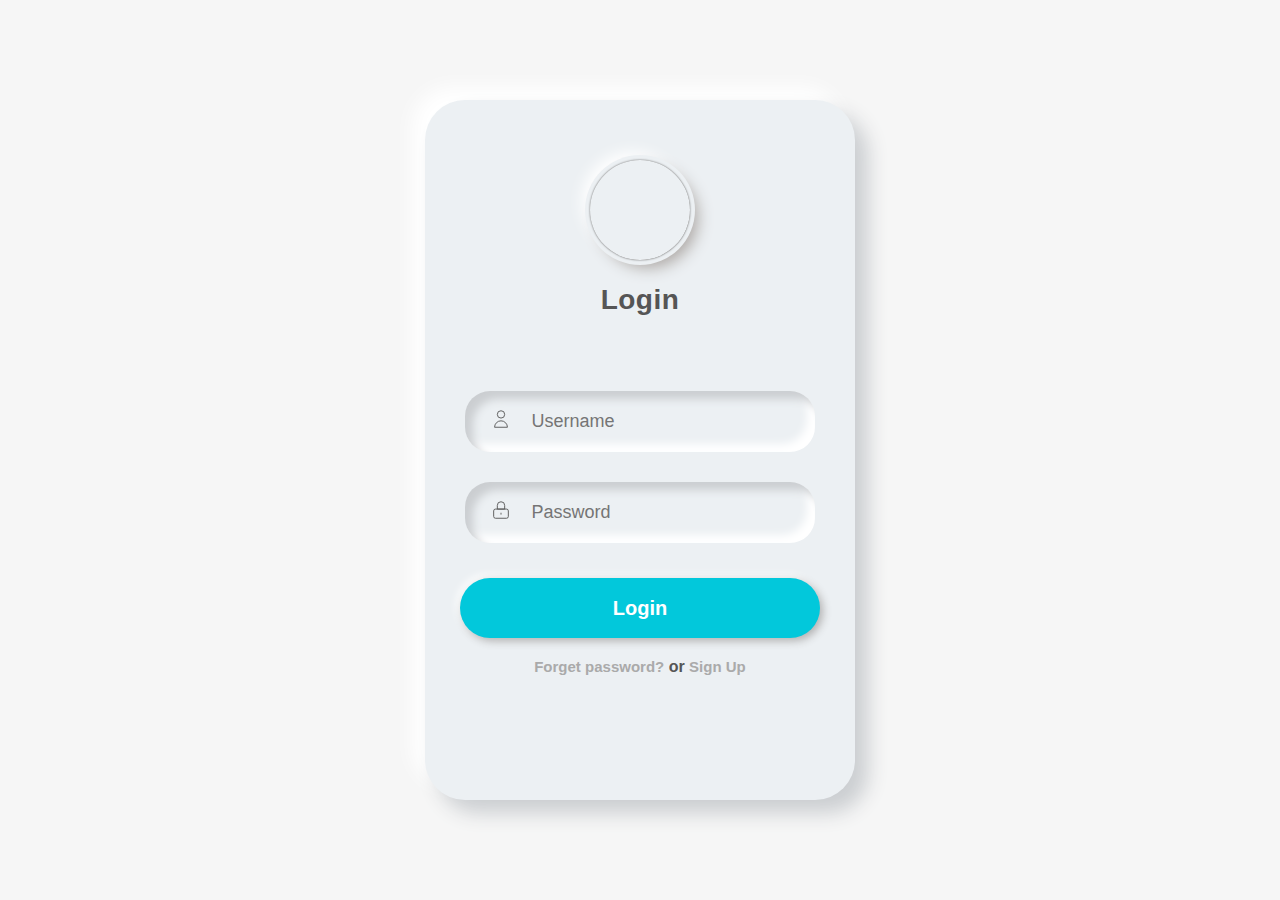
==== templates/login.html @ d279f4ea "created login page and home page for website" ====
<!DOCTYPE html>
<html lang="en">

<head>
    <meta charset="UTF-8">
    <meta name="viewport" content="width=device-width, initial-scale=1.0">
    <title>Gesture based movable bot</title>
    <link rel="stylesheet" href="login.css">
</head>

<body>
    <div class="login-div">
        <div class="logo"></div>
        <div class="title">Login</div>
        <div class="fields">
            <div class="username">
                <svg className="w-6 h-6" fill="none" stroke="currentColor" viewBox="0 0 24 24"
                    xmlns="http://www.w3.org/2000/svg">
                    <path strokeLinecap="round" strokeLinejoin="round" strokeWidth={2}
                        d="M16 7a4 4 0 11-8 0 4 4 0 018 0zM12 14a7 7 0 00-7 7h14a7 7 0 00-7-7z" />
                </svg>
                <input type="username" class="user-input" placeholder="Username">
            </div>
            <div class="password">
                <svg className="w-6 h-6" fill="none" stroke="currentColor" viewBox="0 0 24 24"
                    xmlns="http://www.w3.org/2000/svg">
                    <path strokeLinecap="round" strokeLinejoin="round" strokeWidth={2}
                        d="M12 15v2m-6 4h12a2 2 0 002-2v-6a2 2 0 00-2-2H6a2 2 0 00-2 2v6a2 2 0 002 2zm10-10V7a4 4 0 00-8 0v4h8z" />
                </svg>
                <input type="password" class="pass-input" placeholder="Password">
            </div>
        </div>
        <button class="signin-button">Login</button>
        <div class="link">
            <a href="#">Forget password?</a> or <a href="#">Sign Up</a>
        </div>
    </div>
</body>

</html>
---- templates/login.css ----
* {
    box-sizing: border-box;
}
body {
    margin: 0;
    height: 100vh;
    width: 100vw;
    font-weight: 700;
    font-family: Arial, Helvetica, sans-serif;
    display: flex;
    align-items: center;
    justify-content: center;
    color: #555;
    background-color: #f6f6f6;
}
.login-div {
    width: 430px;
    height: 700px;
    padding: 60px 35px 35px;
    border-radius: 40px;
    background-color: #ecf0f3;
    box-shadow: 13px 13px 20px #cbced1, -13px -13px 20px #fff;
}
.logo {
    background: url('../img/1200px-Purple_(01).png');
    width: 100px;
    height: 100px;
    border-radius: 50%;
    margin: 0 auto;
    box-shadow: 0px 0px 2px #5f5f5f, 0px 0px 0px 5px #ecf0f3, 8px 8px 15px #afaaa7, -8px -8px 15px #fff;
}
.title {
    text-align: center;
    font-size: 28px;
    padding-top: 24px;
    letter-spacing: 0.5px;
}
.sub-title {
    text-align: center;
    font-size: 15px;
    padding-top: 7px;
    letter-spacing: 3px;
}
.fields {
    width: 100%;
    padding: 75px 5px 5px;
}
.fields input {
    border: none;
    outline: none;
    background: none;
    font-size: 18px;
    color: #555;
    padding: 20px 10px 20px 5px;
}
.username, .password {
    margin-bottom: 30px;
    border-radius: 25px;
    box-shadow: inset 8px 8px 8px #cbced1, inset -8px -8px 8px #fff;
}
.fields svg {
    height: 22px;
    margin: 0 10px -3px 25px;
}
.signin-button {
    outline: none;
    border: none;
    cursor: pointer;
    width: 100%;
    height: 60px;
    border-radius: 30px;
    font-size: 20px;
    font-weight: 700;
    font-family: Arial, Helvetica, sans-serif;
    color: #fff;
    text-align: center;
    background-color: #02c8db;
    box-shadow: 3px 3px 8px #b1b1b1, -3px -3px 8px #fff;
    transition: all 0.5s;
}
.signin-button:hover {
    background-color: #50e5b9;
}
.link {
    padding-top: 20px;
    text-align: center;
}
.link a {
    text-decoration: none;
    color: #aaa;
    font-size: 15px;
}
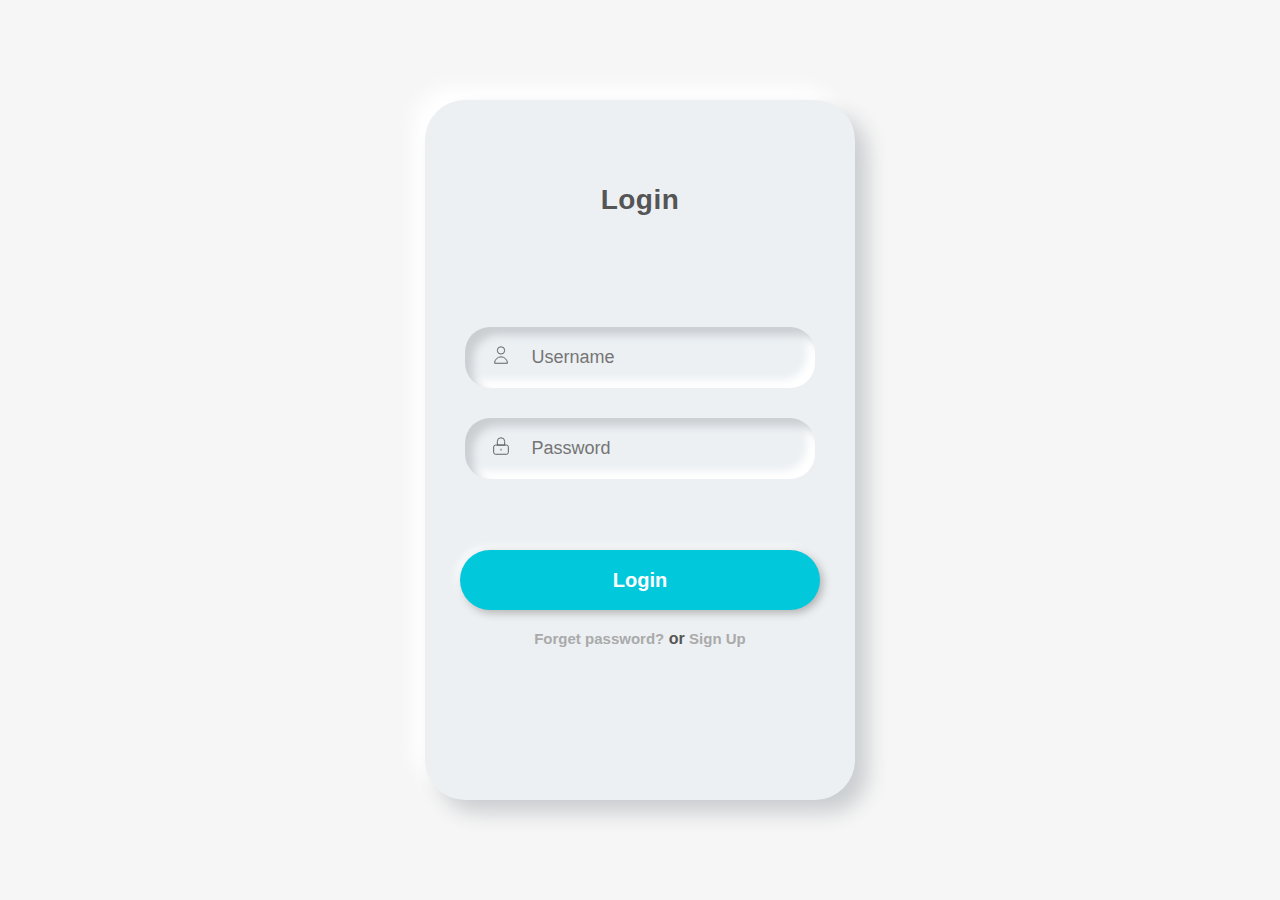
==== commit 4cc35468: "updated files" ====
--- a/templates/login.html
+++ b/templates/login.html
@@ -4,14 +4,14 @@
 <head>
     <meta charset="UTF-8">
     <meta name="viewport" content="width=device-width, initial-scale=1.0">
-    <title>Gesture based movable bot</title>
+    <title>LOGIN</title>
     <link rel="stylesheet" href="login.css">
 </head>
 
 <body>
     <div class="login-div">
-        <div class="logo"></div>
-        <div class="title">Login</div>
+        <!-- <div class="logo"></div> -->
+        <div class="title">Login</div> <br><br>
         <div class="fields">
             <div class="username">
                 <svg className="w-6 h-6" fill="none" stroke="currentColor" viewBox="0 0 24 24"
@@ -29,8 +29,12 @@
                 </svg>
                 <input type="password" class="pass-input" placeholder="Password">
             </div>
-        </div>
-        <button class="signin-button">Login</button>
+        </div><br><br>
+
+        <a href="index.html">
+            <button class="signin-button">Login</button>
+        </a>
+
         <div class="link">
             <a href="#">Forget password?</a> or <a href="#">Sign Up</a>
         </div>
